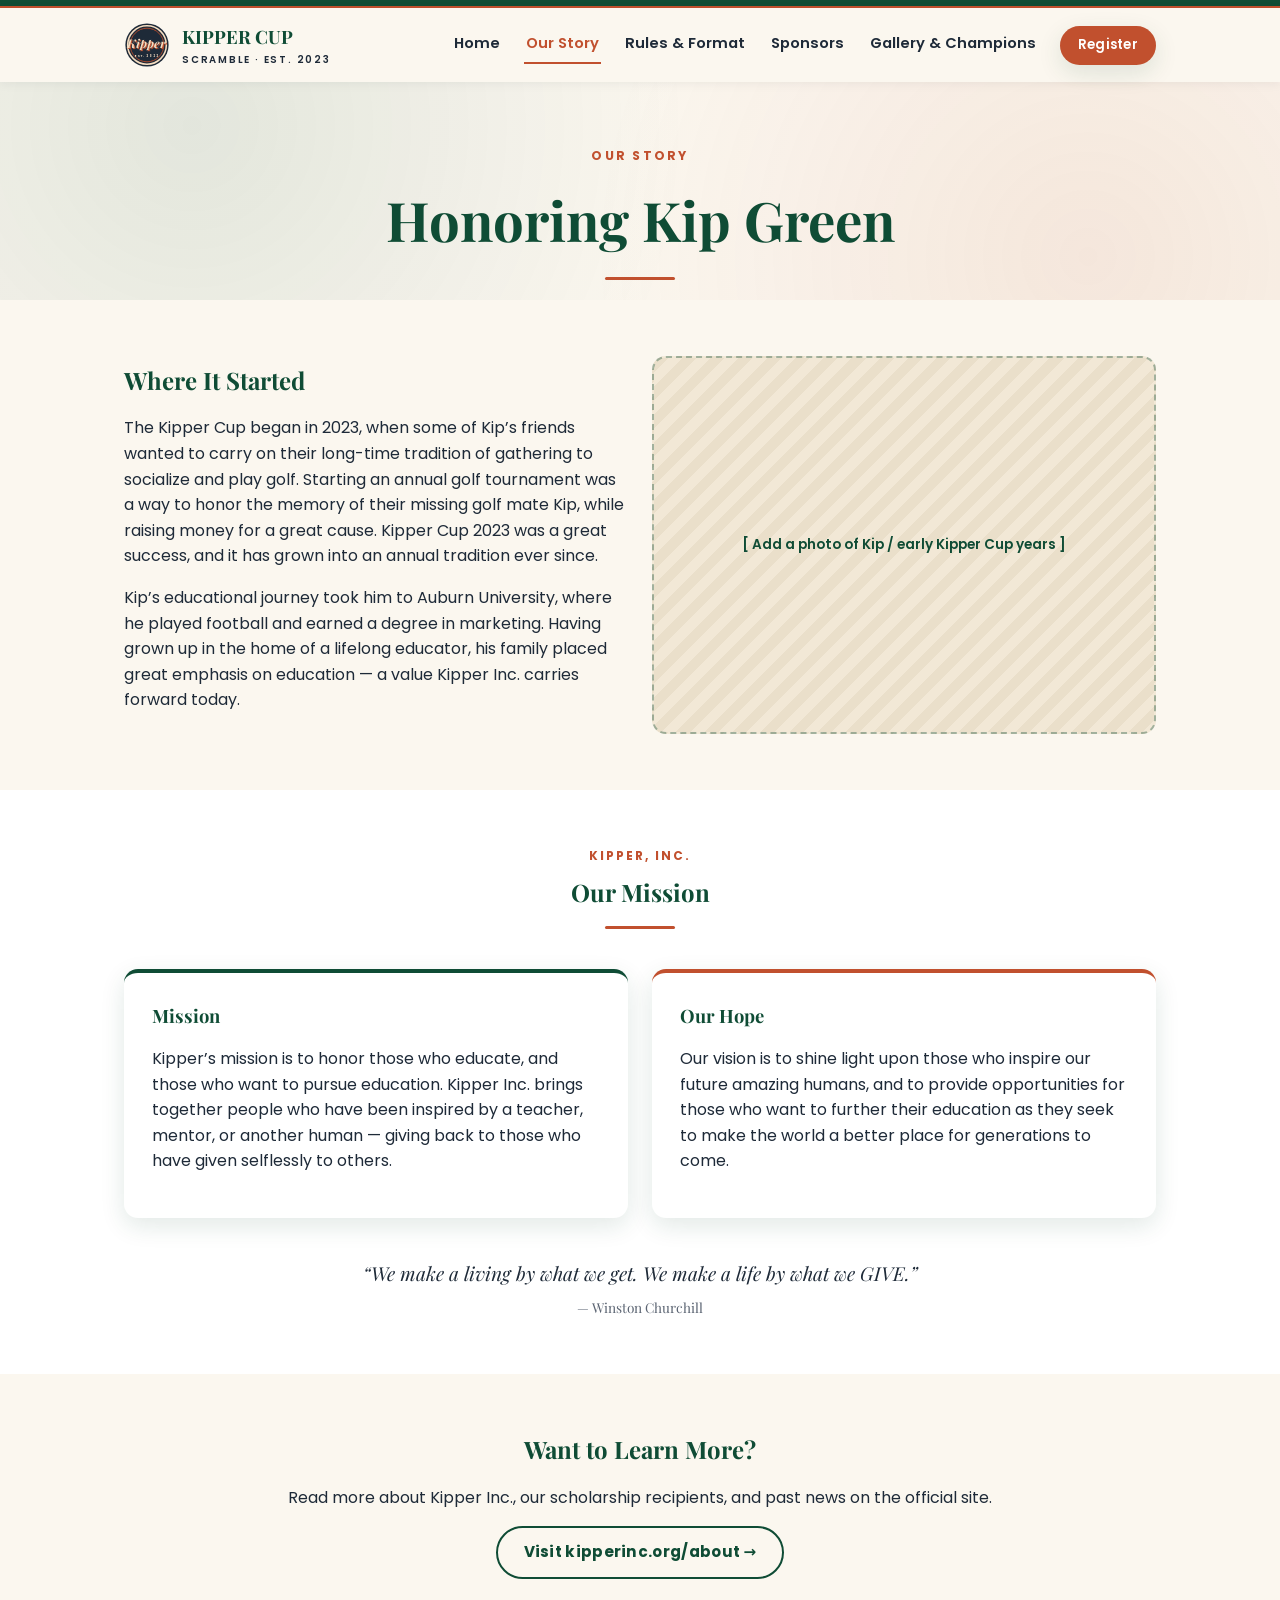
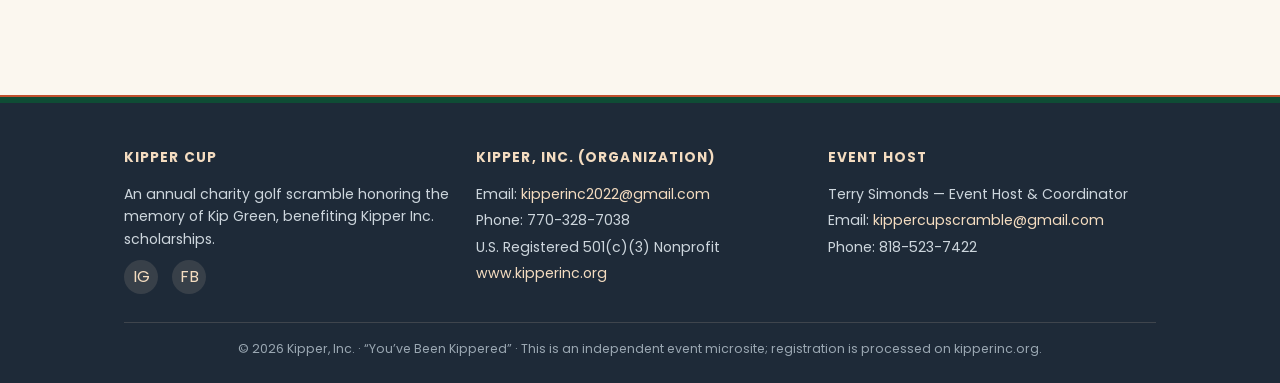
==== about.html @ f8914028 "Kipper Cup Scramble 2026 site: initial commit - 5 static pages (home, about, rules, gallery, sponsor" ====
<!DOCTYPE html>
<html lang="en">
<head>
<meta charset="UTF-8">
<meta name="viewport" content="width=device-width, initial-scale=1.0">
<title>Our Story | Kipper Cup</title>
<meta name="description" content="The story behind the Kipper Cup and the mission of Kipper, Inc.">
<link rel="preconnect" href="https://fonts.googleapis.com">
<link href="https://fonts.googleapis.com/css2?family=Playfair+Display:ital,wght@0,600;0,700;1,700&family=Poppins:wght@400;500;600;700&display=swap" rel="stylesheet">
<link rel="stylesheet" href="assets/style.css">
</head>
<body>
<div class="top-bar"></div>
<header class="site-header">
  <div class="nav-wrap">
    <a href="index.html" class="brand">
      <svg viewBox="0 0 100 100" xmlns="http://www.w3.org/2000/svg" role="img" aria-label="Kipper Cup badge">
  <circle cx="50" cy="50" r="47" fill="#1E2A38"/>
  <circle cx="50" cy="50" r="42" fill="none" stroke="#F4DCC0" stroke-width="3.4"/>
  <circle cx="50" cy="50" r="36.5" fill="none" stroke="#C1502E" stroke-width="1.8"/>
  <text x="50" y="58" text-anchor="middle" font-family="'Playfair Display', Georgia, serif" font-style="italic" font-weight="700" font-size="26" fill="#C1502E">Kipper</text>
  <text x="49" y="57" text-anchor="middle" font-family="'Playfair Display', Georgia, serif" font-style="italic" font-weight="700" font-size="26" fill="#F4DCC0">Kipper</text>
  <text x="50" y="76" text-anchor="middle" font-family="'Poppins',sans-serif" font-size="6.2" letter-spacing="2" fill="#F4DCC0">EST. 2022</text>
</svg>
      <span>KIPPER CUP<span class="sub">SCRAMBLE &middot; EST. 2023</span></span>
    </a>
    <nav class="main-nav">
        <a href="index.html">Home</a>
        <a href="about.html" class="active">Our Story</a>
        <a href="rules.html">Rules &amp; Format</a>
        <a href="sponsors.html">Sponsors</a>
        <a href="gallery.html">Gallery &amp; Champions</a>
        <a href="https://www.kipperinc.org/events-1/kipper-cup-2026" class="btn small" target="_blank" rel="noopener">Register</a>
    </nav>
  </div>
</header>

<section class="hero" style="padding-bottom:20px;">
  <div class="container">
    <div class="eyebrow">Our Story</div>
    <h1>Honoring Kip Green</h1>
    <div class="divider"></div>
  </div>
</section>

<section>
  <div class="container">
    <div class="grid grid-2" style="align-items:center;">
      <div>
        <h2 class="mt-0">Where It Started</h2>
        <p>The Kipper Cup began in 2023, when some of Kip&rsquo;s friends wanted to carry on their long-time tradition of gathering to socialize and play golf. Starting an annual golf tournament was a way to honor the memory of their missing golf mate Kip, while raising money for a great cause. Kipper Cup 2023 was a great success, and it has grown into an annual tradition ever since.</p>
        <p>Kip&rsquo;s educational journey took him to Auburn University, where he played football and earned a degree in marketing. Having grown up in the home of a lifelong educator, his family placed great emphasis on education &mdash; a value Kipper Inc. carries forward today.</p>
      </div>
      <div class="photo-placeholder">[ Add a photo of Kip / early Kipper Cup years ]</div>
    </div>
  </div>
</section>

<section class="alt">
  <div class="container">
    <div class="section-head">
      <div class="eyebrow">Kipper, Inc.</div>
      <h2>Our Mission</h2>
      <div class="divider"></div>
    </div>
    <div class="grid grid-2">
      <div class="card">
        <h3>Mission</h3>
        <p>Kipper&rsquo;s mission is to honor those who educate, and those who want to pursue education. Kipper Inc. brings together people who have been inspired by a teacher, mentor, or another human &mdash; giving back to those who have given selflessly to others.</p>
      </div>
      <div class="card rust-top">
        <h3>Our Hope</h3>
        <p>Our vision is to shine light upon those who inspire our future amazing humans, and to provide opportunities for those who want to further their education as they seek to make the world a better place for generations to come.</p>
      </div>
    </div>
    <blockquote style="font-family:'Playfair Display',serif; font-style:italic; text-align:center; font-size:1.2rem; color:var(--navy); max-width:640px; margin:40px auto 0;">
      &ldquo;We make a living by what we get. We make a life by what we GIVE.&rdquo;
      <div style="font-size:.85rem; font-style:normal; color:var(--gray); margin-top:8px;">&mdash; Winston Churchill</div>
    </blockquote>
  </div>
</section>

<section class="text-center">
  <div class="container">
    <h2>Want to Learn More?</h2>
    <p>Read more about Kipper Inc., our scholarship recipients, and past news on the official site.</p>
    <a href="https://www.kipperinc.org/about" class="btn btn-outline" target="_blank" rel="noopener">Visit kipperinc.org/about &rarr;</a>
  </div>
</section>
<div class="bottom-bar"></div>
<footer class="site-footer">
  <div class="container">
    <div class="grid grid-3">
      <div>
        <h4>Kipper Cup</h4>
        <p>An annual charity golf scramble honoring the memory of Kip Green, benefiting Kipper Inc. scholarships.</p>
        <div class="social-row" aria-label="Social links">
          <a href="https://www.instagram.com/kipperinc2022/" target="_blank" rel="noopener" aria-label="Instagram">IG</a>
          <a href="https://www.facebook.com/profile.php?id=100091296968732" target="_blank" rel="noopener" aria-label="Facebook">FB</a>
        </div>
      </div>
      <div>
        <h4>Kipper, Inc. (Organization)</h4>
        <p>Email: <a href="mailto:kipperinc2022@gmail.com">kipperinc2022@gmail.com</a></p>
        <p>Phone: 770-328-7038</p>
        <p>U.S. Registered 501(c)(3) Nonprofit</p>
        <p><a href="https://www.kipperinc.org" target="_blank" rel="noopener">www.kipperinc.org</a></p>
      </div>
      <div>
        <h4>Event Host</h4>
        <p>Terry Simonds &mdash; Event Host &amp; Coordinator</p>
        <p>Email: <a href="mailto:kippercupscramble@gmail.com">kippercupscramble@gmail.com</a></p>
        <p>Phone: 818-523-7422</p>
      </div>
    </div>
    <div class="footer-bottom">
      &copy; 2026 Kipper, Inc. &middot; &ldquo;You&rsquo;ve Been Kippered&rdquo; &middot; This is an independent event microsite; registration is processed on kipperinc.org.
    </div>
  </div>
</footer>
</body>
</html>
---- assets/style.css ----
/* ==========================================================
   Kipper Cup — shared stylesheet
   Palette matches the Kipper Cup business card:
   navy #1E2A38 | cream #F4DCC0 | rust #C1502E | green #0F4C35
   ========================================================== */

:root{
  --navy:#1E2A38;
  --cream:#F4DCC0;
  --rust:#C1502E;
  --green:#0F4C35;
  --green-light:#1B6B45;
  --gray:#5B6472;
  --paper:#FBF7EF;
  --white:#ffffff;
  --shadow: 0 8px 24px rgba(15,76,53,0.12);
  --radius: 14px;
}

*{box-sizing:border-box;}
html{scroll-behavior:smooth;}
body{
  margin:0;
  font-family:'Poppins', system-ui, -apple-system, Segoe UI, Roboto, Helvetica, Arial, sans-serif;
  color:var(--navy);
  background:var(--paper);
  line-height:1.6;
}
h1,h2,h3,h4{
  font-family:'Playfair Display', Georgia, serif;
  color:var(--green);
  margin:0 0 .4em;
}
a{color:var(--rust); text-decoration:none;}
a:hover{text-decoration:underline;}
img{max-width:100%; display:block;}
.container{
  max-width:1080px;
  margin:0 auto;
  padding:0 24px;
}

/* ---------- top bars (match business card) ---------- */
.top-bar, .bottom-bar{
  height:8px;
  background:var(--green);
  border-bottom:2px solid var(--rust);
}
.bottom-bar{border-bottom:none; border-top:2px solid var(--rust); margin-top:60px;}

/* ---------- nav ---------- */
header.site-header{
  background:var(--paper);
  position:sticky;
  top:0;
  z-index:50;
  box-shadow:0 2px 10px rgba(30,42,56,0.06);
}
.nav-wrap{
  display:flex;
  align-items:center;
  justify-content:space-between;
  padding:14px 24px;
  max-width:1080px;
  margin:0 auto;
  flex-wrap:wrap;
  gap:12px;
}
.brand{
  display:flex;
  align-items:center;
  gap:12px;
  font-family:'Playfair Display', serif;
  font-weight:700;
  font-size:1.15rem;
  color:var(--green);
}
.brand svg{width:46px; height:46px; flex-shrink:0;}
.brand .sub{
  display:block;
  font-family:'Poppins', sans-serif;
  font-size:.62rem;
  letter-spacing:.18em;
  font-weight:600;
  color:var(--navy);
}
nav.main-nav{
  display:flex;
  gap:22px;
  flex-wrap:wrap;
  align-items:center;
}
nav.main-nav a{
  color:var(--navy);
  font-weight:600;
  font-size:.92rem;
  padding:6px 2px;
  border-bottom:2px solid transparent;
}
nav.main-nav a.active,
nav.main-nav a:hover{
  color:var(--rust);
  border-bottom:2px solid var(--rust);
  text-decoration:none;
}
.btn{
  display:inline-block;
  background:var(--rust);
  color:var(--white)!important;
  padding:12px 26px;
  border-radius:999px;
  font-weight:700;
  font-size:.95rem;
  letter-spacing:.02em;
  box-shadow:var(--shadow);
  border:none;
  cursor:pointer;
  transition:transform .15s ease, background .15s ease;
}
.btn:hover{background:#a83f21; text-decoration:none; transform:translateY(-2px);}
.btn.btn-outline{
  background:transparent;
  color:var(--green)!important;
  border:2px solid var(--green);
  box-shadow:none;
}
.btn.btn-outline:hover{background:var(--green); color:var(--white)!important;}
.btn.small{padding:8px 18px; font-size:.82rem;}

/* ---------- hero ---------- */
.hero{
  background:
    radial-gradient(circle at 15% 20%, rgba(15,76,53,0.10), transparent 45%),
    radial-gradient(circle at 85% 80%, rgba(193,80,46,0.10), transparent 45%),
    var(--paper);
  padding:64px 0 56px;
  text-align:center;
}
.hero .eyebrow{
  color:var(--rust);
  font-weight:700;
  letter-spacing:.18em;
  font-size:.78rem;
  text-transform:uppercase;
  margin-bottom:10px;
}
.hero h1{
  font-size:clamp(2.1rem, 5vw, 3.4rem);
  margin-bottom:.2em;
}
.hero .tagline{
  font-family:'Playfair Display', serif;
  font-style:italic;
  color:var(--rust);
  font-size:1.15rem;
  margin-bottom:1.4em;
}
.hero-facts{
  display:flex;
  justify-content:center;
  gap:14px;
  flex-wrap:wrap;
  margin:26px 0 34px;
}
.fact-pill{
  background:var(--white);
  border:1px solid rgba(30,42,56,0.08);
  box-shadow:var(--shadow);
  border-radius:999px;
  padding:10px 20px;
  font-weight:600;
  font-size:.88rem;
  color:var(--navy);
  display:flex;
  align-items:center;
  gap:8px;
}
.fact-pill svg{width:16px;height:16px;}
.hero-ctas{display:flex; gap:14px; justify-content:center; flex-wrap:wrap;}

/* ---------- sections ---------- */
section{padding:56px 0;}
section.alt{background:var(--white);}
.section-head{text-align:center; max-width:640px; margin:0 auto 40px;}
.section-head .eyebrow{
  color:var(--rust); font-weight:700; letter-spacing:.16em;
  font-size:.75rem; text-transform:uppercase; margin-bottom:8px;
}
.divider{
  width:70px; height:3px; background:var(--rust); margin:14px auto 0; border-radius:3px;
}

/* ---------- cards / grids ---------- */
.grid{display:grid; gap:24px;}
.grid-2{grid-template-columns:repeat(2,1fr);}
.grid-3{grid-template-columns:repeat(3,1fr);}
.grid-4{grid-template-columns:repeat(4,1fr);}
@media (max-width:860px){
  .grid-2,.grid-3,.grid-4{grid-template-columns:repeat(2,1fr);}
}
@media (max-width:560px){
  .grid-2,.grid-3,.grid-4{grid-template-columns:1fr;}
}

.card{
  background:var(--white);
  border-radius:var(--radius);
  padding:28px;
  box-shadow:var(--shadow);
  border-top:4px solid var(--green);
}
.card h3{font-size:1.15rem;}
.card.rust-top{border-top-color:var(--rust);}

/* ---------- flag bullet list ---------- */
ul.flag-list{list-style:none; margin:0; padding:0;}
ul.flag-list li{
  display:flex; gap:12px; align-items:flex-start;
  margin-bottom:14px; font-size:.98rem;
}
ul.flag-list svg{width:18px; height:18px; margin-top:3px; flex-shrink:0;}

/* ---------- placeholder photo blocks ---------- */
.photo-placeholder{
  aspect-ratio:4/3;
  border-radius:var(--radius);
  background:repeating-linear-gradient(135deg, #eadfca, #eadfca 10px, #f2e8d6 10px, #f2e8d6 20px);
  border:2px dashed rgba(15,76,53,0.35);
  display:flex; align-items:center; justify-content:center;
  color:var(--green); font-weight:600; font-size:.85rem; text-align:center;
  padding:10px;
}
.photo-placeholder.portrait{aspect-ratio:2/3; max-width:320px; margin:0 auto;}
.photo-placeholder.wide{aspect-ratio:16/7;}
.photo-placeholder.champ-photo{margin-bottom:16px; font-size:.8rem;}

/* ---------- featured trophy section ---------- */
.trophy-feature{
  background:var(--white);
  border-radius:var(--radius);
  box-shadow:var(--shadow);
  border-top:4px solid var(--rust);
  padding:32px;
  display:grid;
  grid-template-columns:220px 1fr;
  gap:32px;
  align-items:center;
  margin-bottom:40px;
}
@media (max-width:700px){
  .trophy-feature{grid-template-columns:1fr; text-align:center;}
  .photo-placeholder.portrait{margin:0 auto;}
}
.trophy-feature .tier-badge{margin-bottom:10px;}
.trophy-photo-img{
  width:100%; max-width:220px; border-radius:var(--radius);
  box-shadow:var(--shadow); object-fit:cover;
}
.champ-photo-img{
  width:100%; border-radius:10px; margin-bottom:2px; display:block;
}

/* ---------- sponsor tiers ---------- */
.tier-badge{
  display:inline-block;
  font-size:.72rem;
  font-weight:700;
  letter-spacing:.1em;
  text-transform:uppercase;
  padding:4px 12px;
  border-radius:999px;
  margin-bottom:12px;
}
.tier-eagle{background:var(--navy); color:var(--cream);}
.tier-birdie{background:var(--green); color:var(--cream);}
.tier-par{background:var(--rust); color:var(--white);}
.tier-friend{background:var(--cream); color:var(--navy);}
.price{font-family:'Playfair Display',serif; font-size:1.6rem; color:var(--navy); margin:8px 0;}

/* ---------- champions ---------- */
.champ-year{
  font-family:'Playfair Display', serif;
  font-size:2rem;
  color:var(--rust);
  line-height:1;
}
.champ-team{font-weight:700; font-size:1.05rem; margin:6px 0 4px;}
.champ-names{color:var(--gray); font-size:.9rem;}

/* ---------- callout ---------- */
.callout{
  background:var(--cream);
  border-left:5px solid var(--rust);
  border-radius:10px;
  padding:16px 20px;
  font-size:.92rem;
  margin-bottom:34px;
}
.callout strong{color:var(--navy);}

/* ---------- footer ---------- */
footer.site-footer{
  background:var(--navy);
  color:var(--cream);
  padding:44px 0 8px;
}
footer.site-footer .grid{margin-bottom:28px;}
footer.site-footer h4{color:var(--cream); font-family:'Poppins',sans-serif; font-size:.85rem; letter-spacing:.08em; text-transform:uppercase; margin-bottom:14px;}
footer.site-footer a{color:var(--cream);}
footer.site-footer a:hover{color:var(--rust);}
footer.site-footer p{margin:4px 0; font-size:.88rem; color:#cdd6dd;}
.footer-bottom{
  border-top:1px solid rgba(244,220,192,0.15);
  margin-top:20px;
  padding:16px 0;
  text-align:center;
  font-size:.78rem;
  color:#9aa7b2;
}
.social-row{display:flex; gap:14px; margin-top:10px;}
.social-row a{
  width:34px;height:34px;border-radius:50%;
  background:rgba(244,220,192,0.12);
  display:flex;align-items:center;justify-content:center;
}
.social-row a:hover{background:var(--rust);}
.social-row svg{width:16px;height:16px;fill:var(--cream);}

/* ---------- misc ---------- */
.text-center{text-align:center;}
.mt-0{margin-top:0;}
.note{font-size:.85rem; color:var(--gray);}
table.rules-table{width:100%; border-collapse:collapse; margin:18px 0;}
table.rules-table th, table.rules-table td{
  text-align:left; padding:10px 14px; border-bottom:1px solid rgba(30,42,56,0.1); font-size:.92rem;
}
table.rules-table th{color:var(--green); font-family:'Playfair Display', serif;}
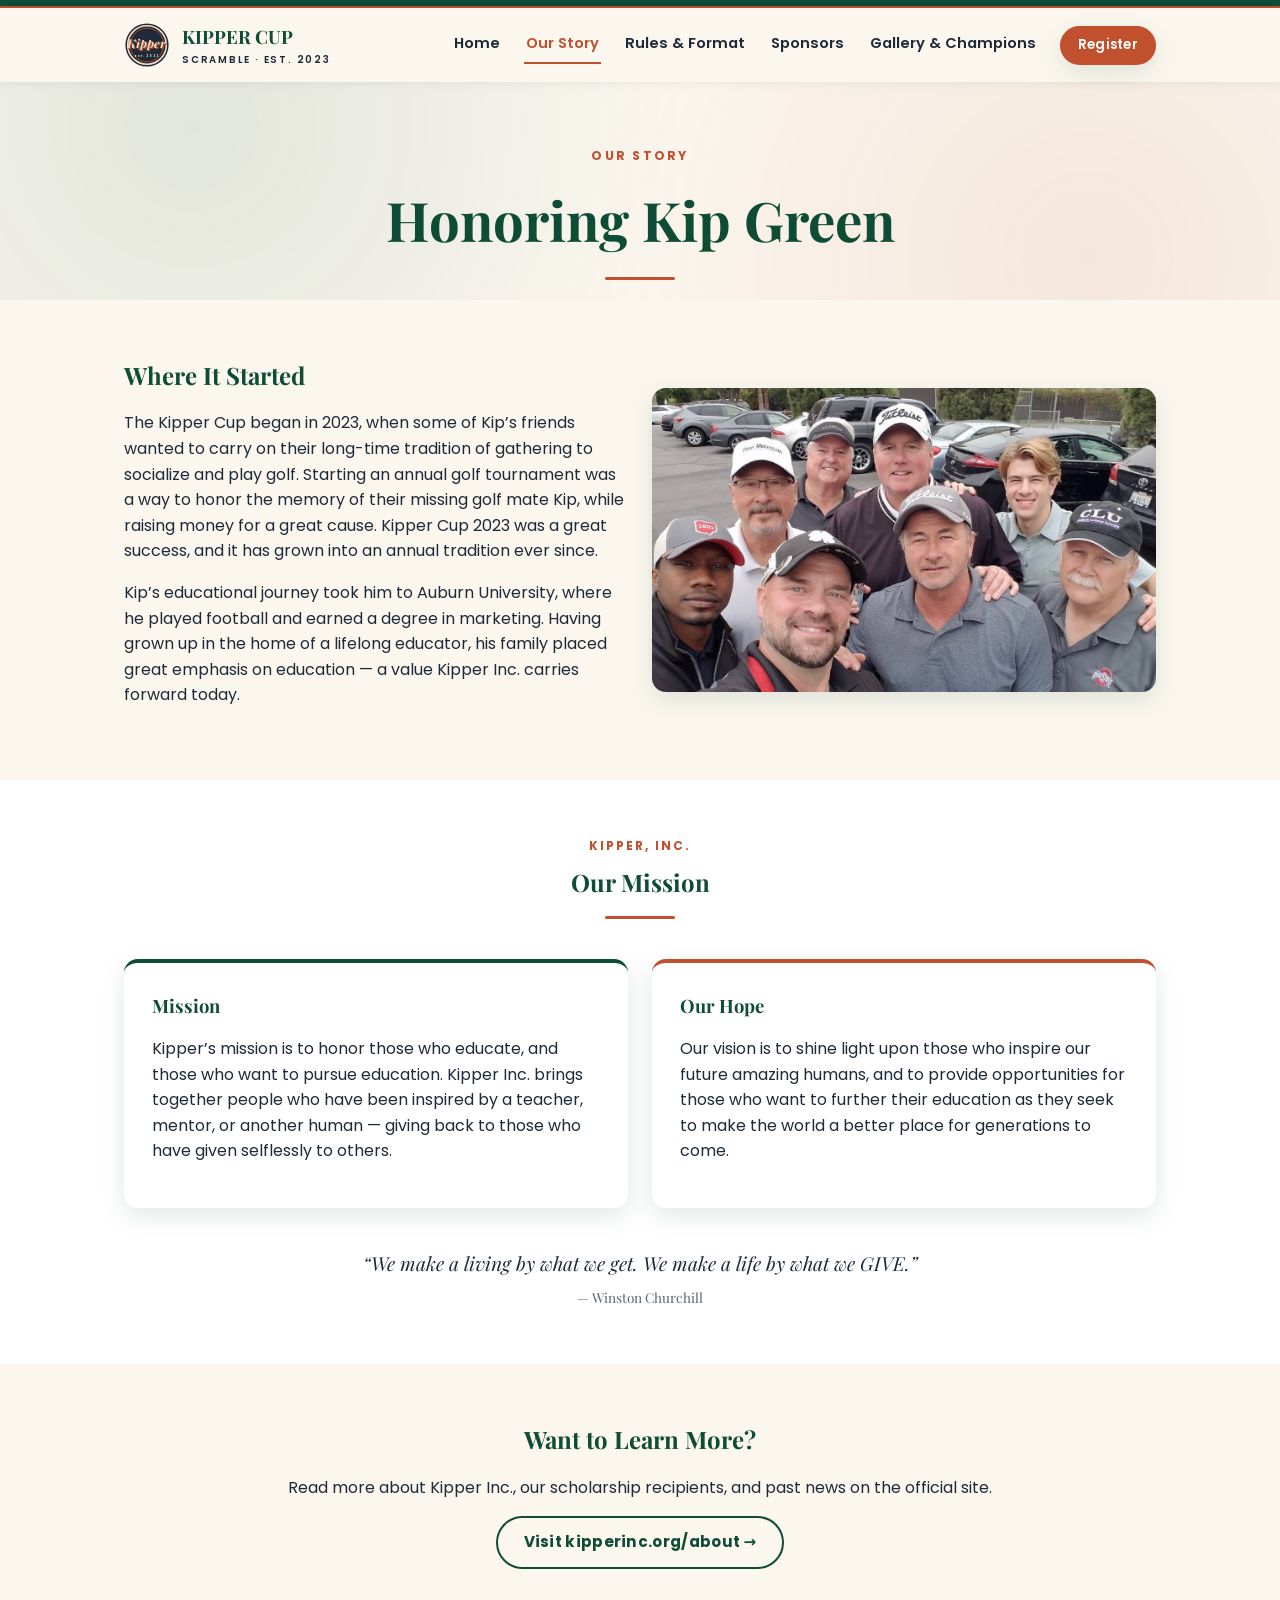
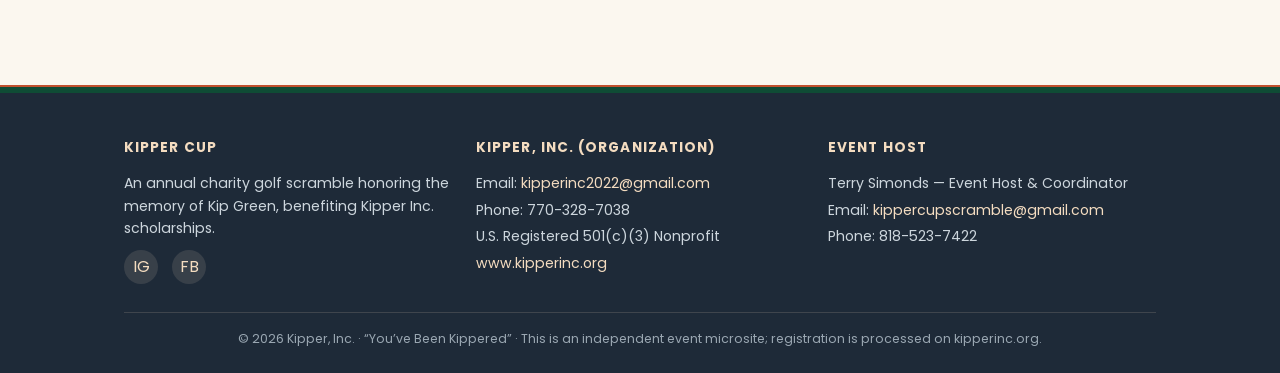
==== commit 8ce4f700: "Add event gallery, Our Story photo, and sponsor logos - 16 event photos optimized and laid out in a " ====
--- a/about.html
+++ b/about.html
@@ -51,7 +51,7 @@
         <p>The Kipper Cup began in 2023, when some of Kip&rsquo;s friends wanted to carry on their long-time tradition of gathering to socialize and play golf. Starting an annual golf tournament was a way to honor the memory of their missing golf mate Kip, while raising money for a great cause. Kipper Cup 2023 was a great success, and it has grown into an annual tradition ever since.</p>
         <p>Kip&rsquo;s educational journey took him to Auburn University, where he played football and earned a degree in marketing. Having grown up in the home of a lifelong educator, his family placed great emphasis on education &mdash; a value Kipper Inc. carries forward today.</p>
       </div>
-      <div class="photo-placeholder">[ Add a photo of Kip / early Kipper Cup years ]</div>
+      <img class="story-photo-img" src="assets/photos/our-story-founders.jpg" alt="Kip Green with the group of friends whose long-running golf tradition became the Kipper Cup" loading="lazy">
     </div>
   </div>
 </section>
--- a/assets/style.css
+++ b/assets/style.css
@@ -259,6 +259,40 @@
 .champ-photo-img{
   width:100%; border-radius:10px; margin-bottom:2px; display:block;
 }
+.story-photo-img{
+  width:100%; height:auto; display:block;
+  border-radius:var(--radius); box-shadow:var(--shadow);
+}
+
+/* ---------- photo grid (gallery) ---------- */
+.photo-grid{
+  display:grid;
+  grid-template-columns:repeat(auto-fill, minmax(240px, 1fr));
+  gap:16px;
+}
+.photo-grid img{
+  width:100%; aspect-ratio:4/3; object-fit:cover; display:block;
+  border-radius:10px; box-shadow:var(--shadow);
+  transition:transform .2s ease;
+}
+.photo-grid img:hover{transform:scale(1.02);}
+@media(max-width:640px){
+  .photo-grid{grid-template-columns:repeat(2,1fr); gap:10px;}
+}
+
+/* ---------- sponsor logos ---------- */
+.sponsor-logos{
+  display:grid;
+  grid-template-columns:repeat(auto-fit, minmax(200px, 240px));
+  gap:24px;
+  justify-content:center;
+}
+.sponsor-logo{
+  background:#fff; border-radius:var(--radius); box-shadow:var(--shadow);
+  padding:22px; display:flex; align-items:center; justify-content:center;
+  min-height:150px;
+}
+.sponsor-logo img{max-width:100%; max-height:110px; object-fit:contain; display:block;}
 
 /* ---------- sponsor tiers ---------- */
 .tier-badge{
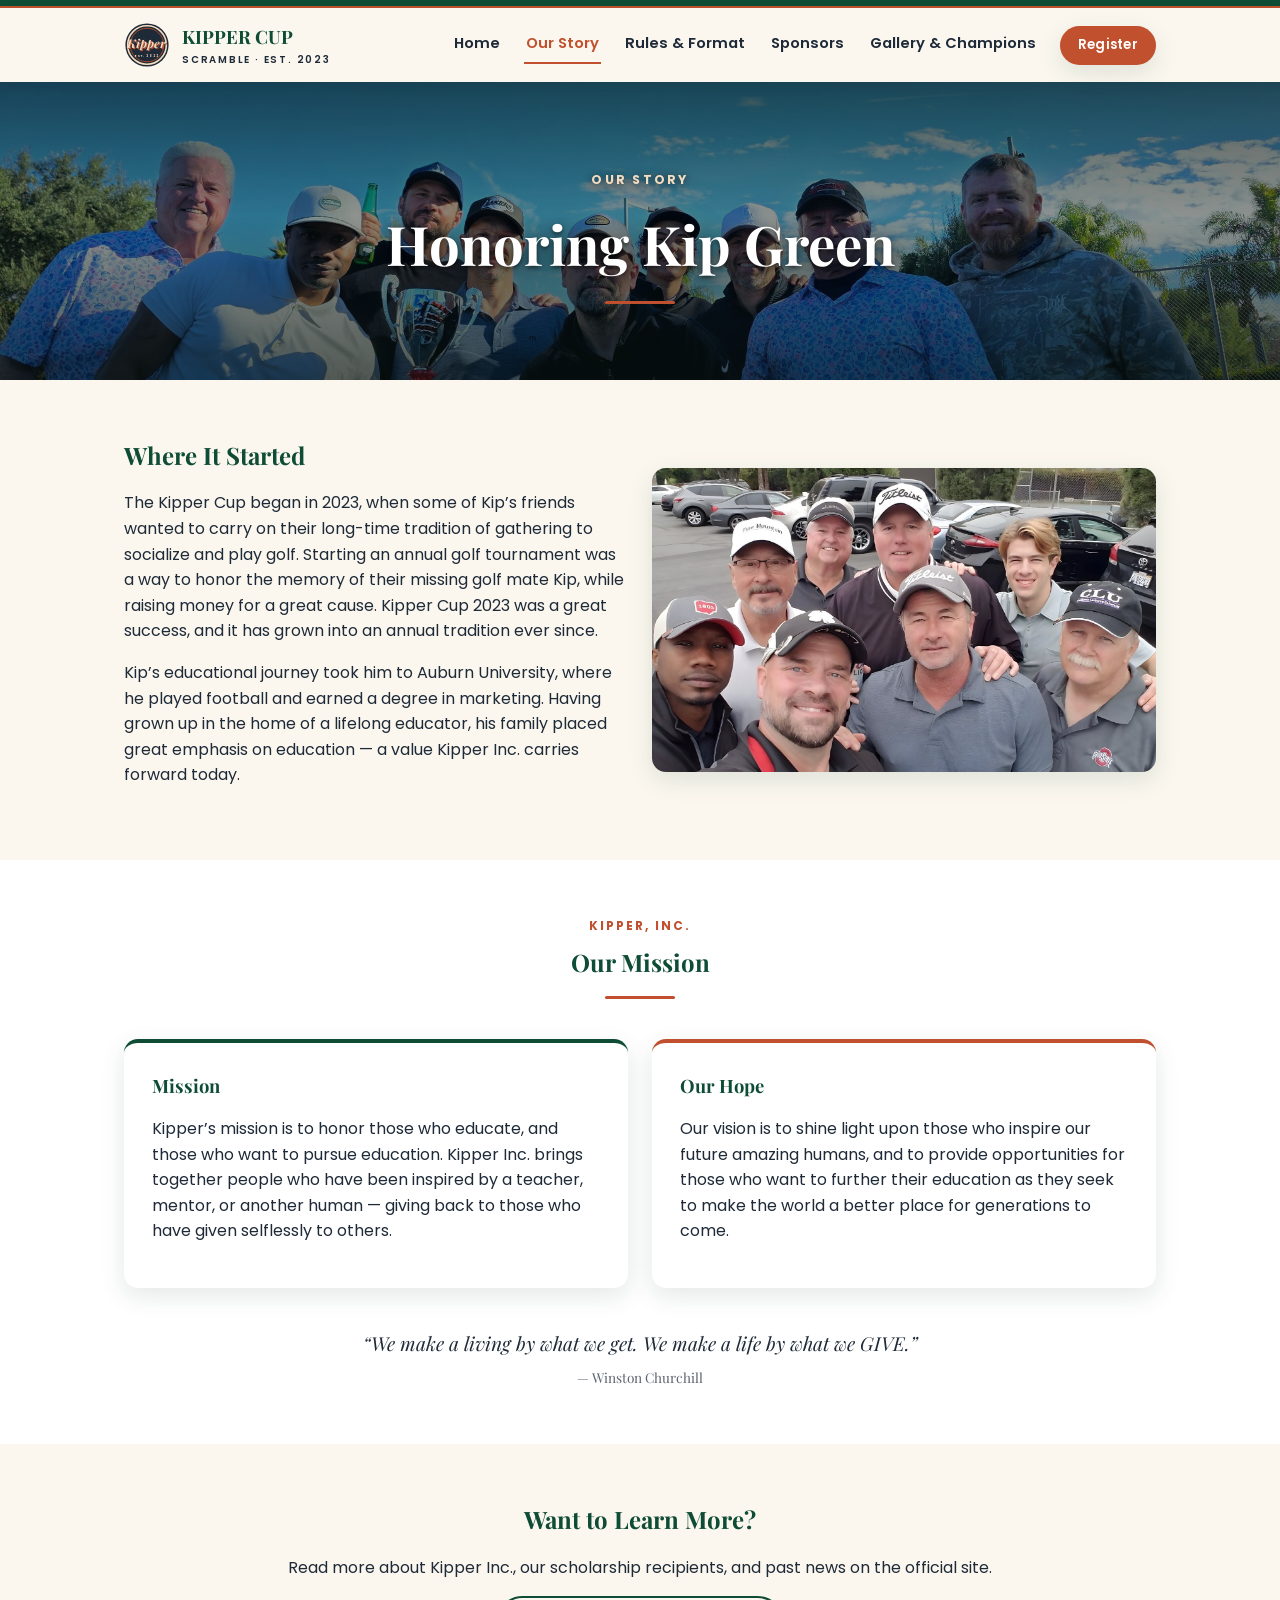
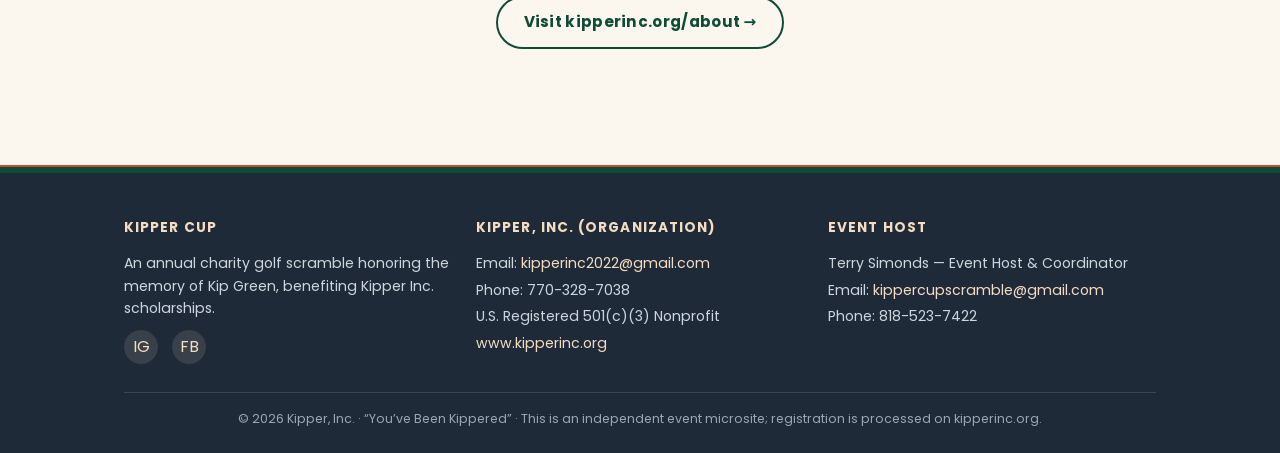
==== commit 2e2d1461: "Photo ribbons on Our Story, Rules and Sponsors - about/rules/sponsors banners built at 2400px from t" ====
--- a/about.html
+++ b/about.html
@@ -7,7 +7,7 @@
 <meta name="description" content="The story behind the Kipper Cup and the mission of Kipper, Inc.">
 <link rel="preconnect" href="https://fonts.googleapis.com">
 <link href="https://fonts.googleapis.com/css2?family=Playfair+Display:ital,wght@0,600;0,700;1,700&family=Poppins:wght@400;500;600;700&display=swap" rel="stylesheet">
-<link rel="stylesheet" href="assets/style.css">
+<link rel="stylesheet" href="assets/style.css?v=2">
 </head>
 <body>
 <div class="top-bar"></div>
@@ -35,7 +35,7 @@
   </div>
 </header>
 
-<section class="hero" style="padding-bottom:20px;">
+<section class="hero hero-photo hero-about">
   <div class="container">
     <div class="eyebrow">Our Story</div>
     <h1>Honoring Kip Green</h1>
--- a/assets/style.css
+++ b/assets/style.css
@@ -136,6 +136,86 @@
   padding:64px 0 56px;
   text-align:center;
 }
+/* Photo hero — full-bleed image behind the title */
+.hero.hero-photo{
+  position:relative;
+  background:
+    linear-gradient(180deg,
+      rgba(8,18,14,.74) 0%,
+      rgba(8,18,14,.40) 45%,
+      rgba(8,18,14,.72) 100%),
+    url('photos/hero-banner.jpg') center 42% / cover no-repeat;
+  padding:96px 0 88px;
+}
+/* Per-page photo ribbons. Each sets its own image + focal point;
+   the overlay, type colours and padding come from .hero-photo. */
+.hero.hero-about{
+  background:
+    linear-gradient(180deg, rgba(8,18,14,.70) 0%, rgba(8,18,14,.46) 45%, rgba(8,18,14,.70) 100%),
+    url('photos/about-banner.jpg') center 40% / cover no-repeat;
+  padding:88px 0 76px;
+}
+.hero.hero-rules{
+  background:
+    linear-gradient(180deg, rgba(8,18,14,.66) 0%, rgba(8,18,14,.38) 45%, rgba(8,18,14,.66) 100%),
+    url('photos/rules-banner.jpg') center 50% / cover no-repeat;
+  padding:88px 0 76px;
+}
+.hero.hero-sponsors{
+  background:
+    linear-gradient(180deg, rgba(8,18,14,.68) 0%, rgba(8,18,14,.42) 45%, rgba(8,18,14,.70) 100%),
+    url('photos/sponsors-banner.jpg') center 55% / cover no-repeat;
+  padding:88px 0 76px;
+}
+/* Sponsors hero carries a paragraph of body copy too */
+.hero.hero-photo p{
+  color:#f2ece2;
+  text-shadow:0 1px 10px rgba(0,0,0,.8);
+}
+
+/* Past Champions ribbon — the 2026 awards table */
+.hero.hero-champions{
+  background:
+    linear-gradient(180deg,
+      rgba(8,18,14,.70) 0%,
+      rgba(8,18,14,.42) 45%,
+      rgba(8,18,14,.68) 100%),
+    url('photos/champions-banner.jpg') center 58% / cover no-repeat;
+  padding:88px 0 76px;
+}
+
+.hero.hero-photo .eyebrow{
+  color:var(--cream);
+  text-shadow:0 1px 8px rgba(0,0,0,.7);
+}
+.hero.hero-photo h1{
+  color:#fff;
+  text-shadow:0 2px 4px rgba(0,0,0,.55), 0 4px 24px rgba(0,0,0,.6);
+}
+.hero.hero-photo .tagline{
+  color:var(--cream);
+  text-shadow:0 1px 10px rgba(0,0,0,.7);
+}
+.hero.hero-photo .fact-pill{
+  background:rgba(255,255,255,.94);
+  border-color:rgba(255,255,255,.35);
+}
+/* Outline button is green by default — unreadable on the dark photo */
+.hero.hero-photo .btn.btn-outline{
+  color:#fff !important;
+  border-color:#fff;
+  background:rgba(255,255,255,.08);
+  backdrop-filter:blur(2px);
+}
+.hero.hero-photo .btn.btn-outline:hover{
+  background:#fff;
+  color:var(--green) !important;
+  border-color:#fff;
+}
+@media(max-width:700px){
+  .hero.hero-photo{padding:64px 0 56px;}
+}
+
 .hero .eyebrow{
   color:var(--rust);
   font-weight:700;
@@ -264,35 +344,87 @@
   border-radius:var(--radius); box-shadow:var(--shadow);
 }
 
-/* ---------- photo grid (gallery) ---------- */
+/* ---------- wide container (full-bleed sections) ----------
+   No max-width: spans the viewport with a ~1in (96px) margin each side. */
+.container-wide{
+  max-width:none;
+  margin:0 auto;
+  padding:0 96px;
+}
+@media(max-width:1100px){ .container-wide{padding:0 48px;} }
+@media(max-width:800px){  .container-wide{padding:0 24px;} }
+
+/* ---------- video ---------- */
+.video-wrap{
+  max-width:900px;
+  margin:0 auto;
+  border-radius:var(--radius);
+  overflow:hidden;
+  box-shadow:var(--shadow);
+  background:#000;
+  line-height:0;
+}
+.video-wrap video{
+  width:100%;
+  height:auto;
+  display:block;
+  aspect-ratio:16/9;
+}
+
+/* ---------- photo gallery (masonry) ---------- */
 .photo-grid{
-  display:grid;
-  grid-template-columns:repeat(auto-fill, minmax(240px, 1fr));
-  gap:16px;
+  column-count:4;
+  column-gap:18px;
 }
 .photo-grid img{
-  width:100%; aspect-ratio:4/3; object-fit:cover; display:block;
-  border-radius:10px; box-shadow:var(--shadow);
-  transition:transform .2s ease;
-}
-.photo-grid img:hover{transform:scale(1.02);}
-@media(max-width:640px){
-  .photo-grid{grid-template-columns:repeat(2,1fr); gap:10px;}
-}
+  width:100%; display:block;
+  margin:0 0 18px;
+  break-inside:avoid; -webkit-column-break-inside:avoid; page-break-inside:avoid;
+  border-radius:12px; box-shadow:var(--shadow);
+  transition:transform .18s ease, box-shadow .18s ease;
+}
+.photo-grid img:hover{
+  transform:translateY(-3px);
+  box-shadow:0 12px 30px rgba(0,0,0,.24);
+}
+/* Wide collage strip that closes the gallery.
+   Capped at its native 1216px so it never upscales and softens. */
+.gallery-banner{margin-top:4px;}
+.gallery-banner img{
+  width:100%;
+  max-width:2400px;
+  margin:0 auto;
+  display:block;
+  border-radius:12px;
+  box-shadow:var(--shadow);
+}
+
+@media(min-width:2100px){ .photo-grid{column-count:6;} }
+@media(min-width:1700px) and (max-width:2099px){ .photo-grid{column-count:5;} }
+@media(max-width:1280px){ .photo-grid{column-count:3;} }
+@media(max-width:800px){  .photo-grid{column-count:2; column-gap:12px;}
+                          .photo-grid img{margin-bottom:12px;} }
+@media(max-width:430px){  .photo-grid{column-count:1;}
+                          .container-wide{padding:0 16px;} }
 
 /* ---------- sponsor logos ---------- */
 .sponsor-logos{
-  display:grid;
-  grid-template-columns:repeat(auto-fit, minmax(200px, 240px));
+  display:flex;
+  flex-wrap:wrap;
+  justify-content:center;
   gap:24px;
-  justify-content:center;
 }
 .sponsor-logo{
-  background:#fff; border-radius:var(--radius); box-shadow:var(--shadow);
-  padding:22px; display:flex; align-items:center; justify-content:center;
-  min-height:150px;
-}
-.sponsor-logo img{max-width:100%; max-height:110px; object-fit:contain; display:block;}
+  flex:0 0 260px;
+  background:#fff;
+  border-radius:var(--radius);
+  box-shadow:var(--shadow);
+  aspect-ratio:640/280;
+  display:flex; align-items:center; justify-content:center;
+  overflow:hidden;
+}
+.sponsor-logo img{width:100%; height:100%; object-fit:contain; display:block;}
+@media(max-width:640px){ .sponsor-logo{flex:0 0 220px;} }
 
 /* ---------- sponsor tiers ---------- */
 .tier-badge{
